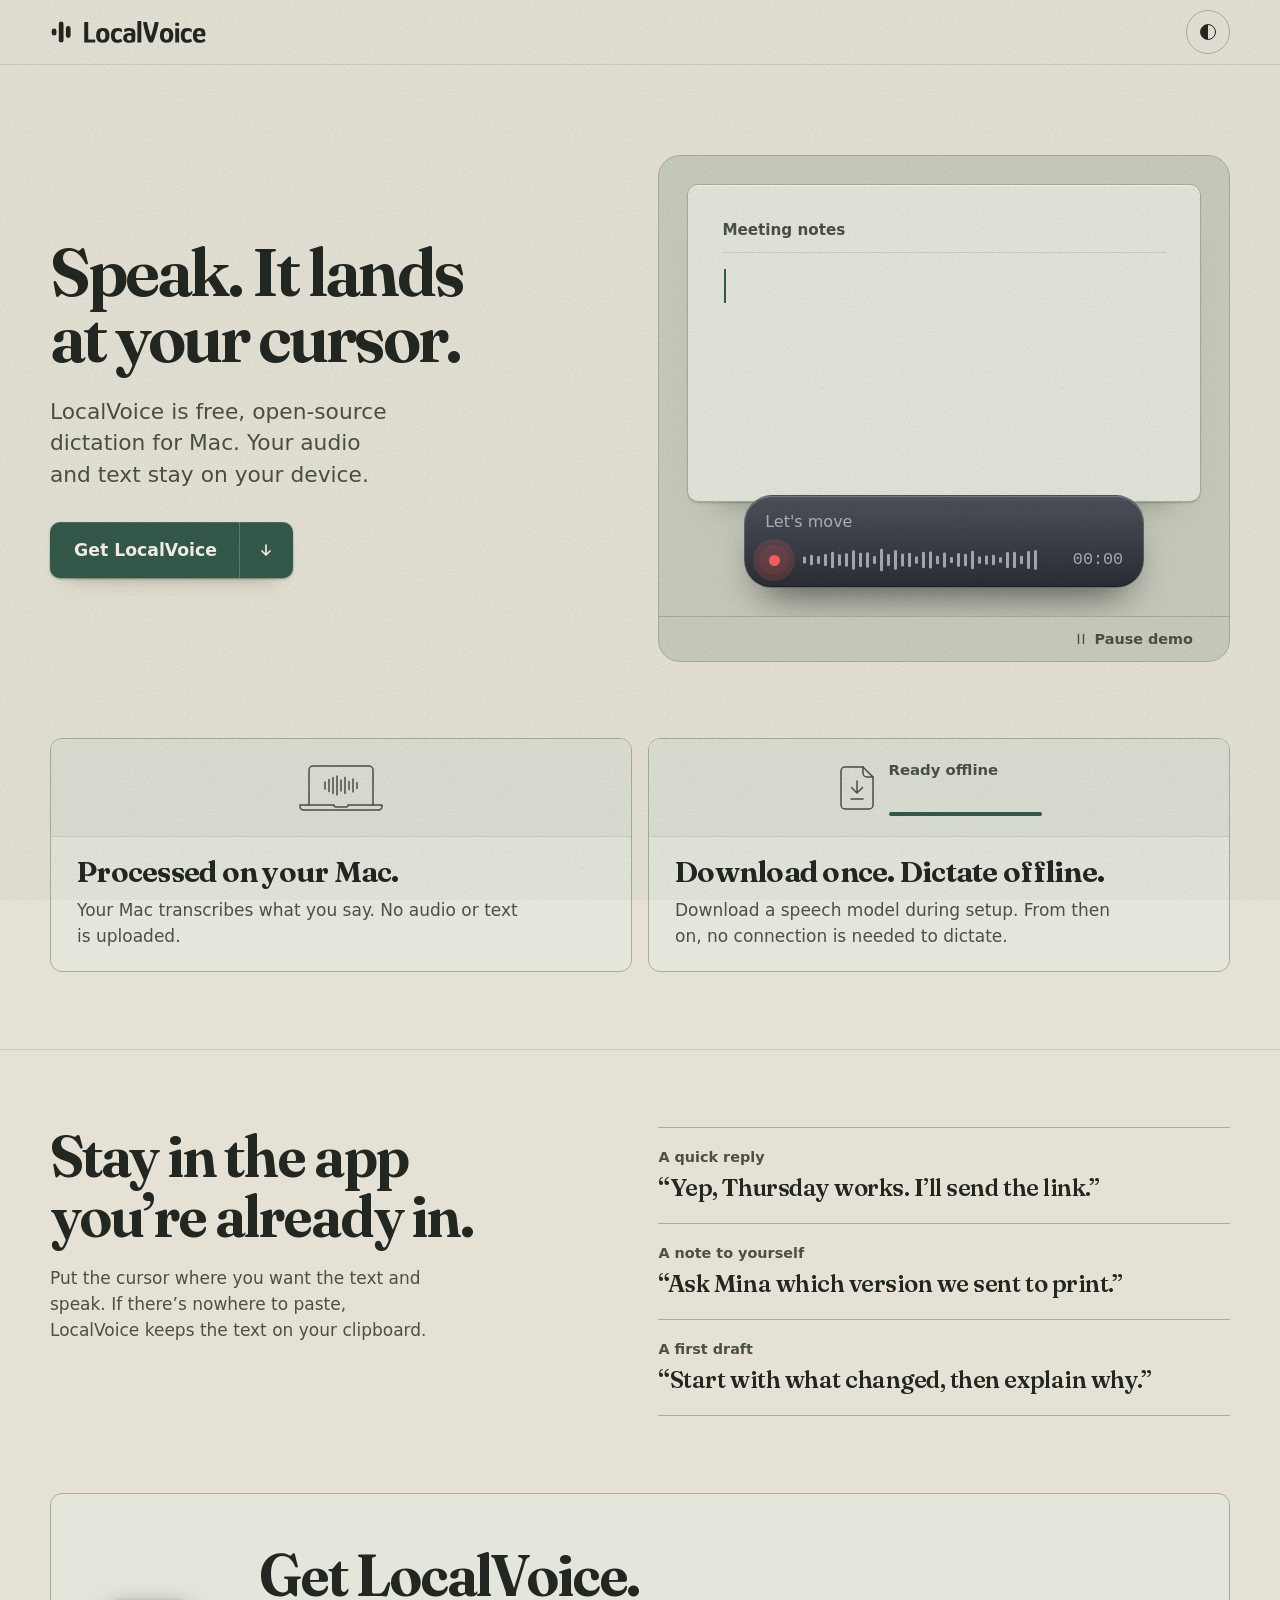
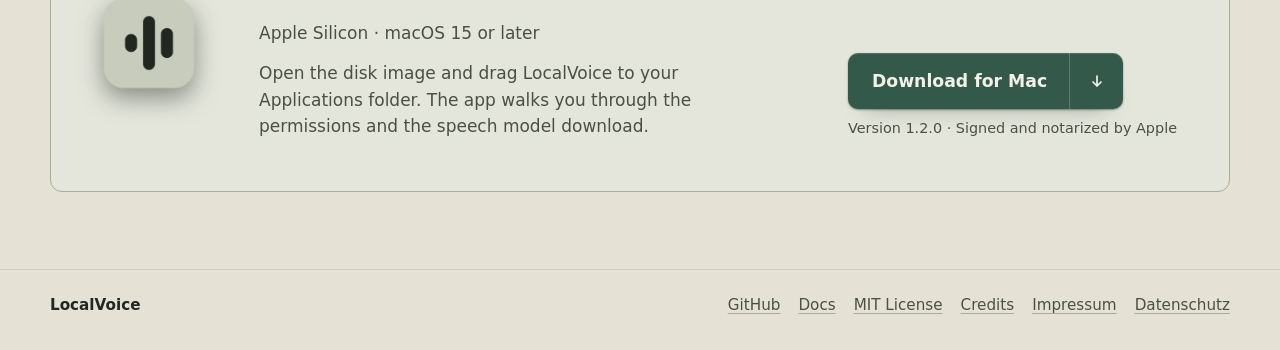
==== site/index.html @ 074ce529 "Add a privacy policy /datenschutz/ covers what the site and the app process (Art. 13 GDPR): Cloudfla" ====
<!doctype html>
<html lang="en">
<head>
  <meta charset="utf-8">
  <meta name="viewport" content="width=device-width, initial-scale=1">
  <title>LocalVoice - Local dictation for Mac</title>
  <meta name="description" content="LocalVoice is free, open-source dictation for Mac. Your audio and text stay on your device.">
  <meta name="color-scheme" content="light dark">
  <meta property="og:type" content="website">
  <meta property="og:site_name" content="LocalVoice">
  <meta property="og:title" content="LocalVoice - Local dictation for Mac">
  <meta property="og:description" content="LocalVoice is free, open-source dictation for Mac. Your audio and text stay on your device.">
  <meta property="og:image" content="assets/icon.png">
  <meta property="og:image:alt" content="LocalVoice app icon: three audio bars on a sage-green tile">
  <meta name="twitter:card" content="summary">
  <link rel="icon" type="image/png" href="assets/icon.png">
  <script src="js/theme-init.js"></script>
  <link rel="stylesheet" href="css/main.css">
  <script type="module" src="js/main.js"></script>
</head>
<body>
  <a class="skip" href="#main">Skip to content</a>
  <header class="site-header">
    <div class="wrap">
      <a class="brand" href="./" aria-label="LocalVoice home">
        LocalVoice
      </a>
      <button class="theme-toggle" type="button" aria-label="Dark mode" aria-pressed="false" hidden><span aria-hidden="true"></span></button>
    </div>
  </header>

  <main id="main">
    <section class="hero" aria-labelledby="hero-title">
      <div class="wrap hero-grid">
        <div class="hero-copy">
          <h1 id="hero-title">Speak. It lands <span>at your cursor.</span></h1>
          <p class="hero-intro">LocalVoice is free, open-source dictation for Mac. Your audio and text stay on your device.</p>
          <a class="primary-link hero-link" href="#get-localvoice">Get LocalVoice <span class="primary-link-arrow" aria-hidden="true"><svg viewBox="0 0 16 16" width="16" height="16" fill="none" focusable="false"><path d="M8 3v10m-4-4 4 4 4-4"/><path d="M8 3v10m-4-4 4 4 4-4" transform="translate(0 -56)"/></svg></span></a>
        </div>

        <div class="hero-demo">
          <figure class="stage" id="dictation-demo" data-state="rec" role="img" aria-label="A LocalVoice demo. Words appear in the recording pill as you speak, then the finished sentence lands at the text cursor.">
            <div class="stage-editor" aria-hidden="true">
              <p class="stage-note">Meeting notes</p>
              <p class="stage-text"><span class="landed"></span><span class="caret"></span></p>
            </div>
            <div class="slot" aria-hidden="true">
              <div class="pill pill-voice">
                <div class="transcript">Let's move the review to Thursday. <span class="guess">I'll bring the</span></div>
                <div class="chrome"><span class="dot"></span><span class="wave wave-live" data-bars="34" data-static></span><time>00:03</time></div>
              </div>
              <div class="pill pill-ok"><span class="check"></span><span class="two"><b>Text inserted</b><span class="lang">Detected EN</span></span></div>
            </div>
          </figure>
          <div class="demo-toolbar">
            <button class="demo-control" type="button" aria-controls="dictation-demo" hidden>
              <svg class="demo-icon demo-icon-play" viewBox="0 0 16 16" fill="none" aria-hidden="true"><path d="m6 3 7 5-7 5V3Z" stroke="currentColor" stroke-linejoin="round"/></svg>
              <svg class="demo-icon demo-icon-pause" viewBox="0 0 16 16" fill="none" aria-hidden="true"><path d="M5.5 3.5v9m5-9v9" stroke="currentColor" stroke-linecap="round"/></svg>
              <svg class="demo-icon demo-icon-skip" viewBox="0 0 16 16" fill="none" aria-hidden="true"><path d="m3 3 7 5-7 5V3Zm10 1v8" stroke="currentColor" stroke-linecap="round" stroke-linejoin="round"/></svg>
              <svg class="demo-icon demo-icon-replay" viewBox="0 0 16 16" fill="none" aria-hidden="true"><path d="M3.5 6a5 5 0 1 1 0 4m0-4V2m0 4h4" stroke="currentColor" stroke-linecap="round" stroke-linejoin="round"/></svg>
              <span class="demo-control-label">Play demo</span>
            </button>
          </div>
        </div>
      </div>
    </section>

    <section class="proof-strip" id="local-and-offline" aria-label="Local processing and offline use">
      <div class="wrap proof-grid">
        <article class="proof-card">
          <div class="proof-visual" aria-hidden="true">
            <svg class="proof-icon" viewBox="0 0 88 48" width="88" height="48" fill="none" focusable="false">
              <path d="M12 41V6a4 4 0 0 1 4-4h56a4 4 0 0 1 4 4v35"/>
              <path d="M3 41h34c0 1.1.9 2 2 2h10c1.1 0 2-.9 2-2h34v1.5a3.5 3.5 0 0 1-3.5 3.5h-75A3.5 3.5 0 0 1 3 42.5V41Z"/>
              <path d="M28 18v7M32 15.5v12M36 13.5v16M40 12v19M44 16v11M48 13.5v16M52 17.5v8M56 15v13M60 18.5v6"/>
            </svg>
          </div>
          <div class="proof-copy">
            <h2>Processed on your Mac.</h2>
            <p>Your Mac transcribes what you say. No audio or text is uploaded.</p>
          </div>
        </article>

        <article class="proof-card">
          <div class="proof-visual" aria-hidden="true">
            <div class="model-transfer">
              <svg class="proof-icon" viewBox="0 0 40 48" width="40" height="48" fill="none" focusable="false">
                <path d="M26 3H8a4 4 0 0 0-4 4v34a4 4 0 0 0 4 4h24a4 4 0 0 0 4-4V13L26 3Z"/>
                <path d="M26 3v6a4 4 0 0 0 4 4h6"/>
                <path d="M20 17v12m-5.5-5.5L20 29l5.5-5.5M14 35h12"/>
              </svg>
              <div class="model-transfer-progress">
                <div class="model-transfer-status">
                  <span class="model-loading">Downloading model</span>
                  <span class="model-ready">Ready offline</span>
                </div>
                <div class="model-transfer-track"></div>
              </div>
            </div>
          </div>
          <div class="proof-copy">
            <h2>Download once. Dictate offline.</h2>
            <p>Download a speech model during setup. From then on, no connection is needed to dictate.</p>
          </div>
        </article>
      </div>
    </section>

    <section class="use-cases" id="in-use" aria-labelledby="use-cases-title">
      <div class="wrap use-cases-inner">
        <div>
          <h2 id="use-cases-title">Stay in the app<br>you’re already in.</h2>
          <p>Put the cursor where you want the text and speak. If there’s nowhere to paste, LocalVoice keeps the text on your clipboard.</p>
        </div>
        <dl class="use-case-list">
          <div>
            <dt>A quick reply</dt>
            <dd>“Yep, Thursday works. I’ll send the link.”</dd>
          </div>
          <div>
            <dt>A note to yourself</dt>
            <dd>“Ask Mina which version we sent to print.”</dd>
          </div>
          <div>
            <dt>A first draft</dt>
            <dd>“Start with what changed, then explain why.”</dd>
          </div>
        </dl>
      </div>
    </section>

    <section class="get-localvoice" id="get-localvoice" aria-labelledby="get-title">
      <div class="wrap">
        <div class="get-panel">
          <img class="get-icon" src="assets/icon.png" width="512" height="512" alt="">
          <div>
            <h2 id="get-title">Get LocalVoice.</h2>
            <p>Apple Silicon · macOS 15 or later</p>
            <p>Open the disk image and drag LocalVoice to your Applications folder. The app walks you through the permissions and the speech model download.</p>
          </div>
          <div class="get-download">
            <a class="primary-link" href="https://github.com/Schereo/localvoice/releases/download/v1.2.0/LocalVoice-v1.2.0-arm64.dmg" aria-describedby="build-details">Download for Mac <span class="primary-link-arrow" aria-hidden="true"><svg viewBox="0 0 16 16" width="16" height="16" fill="none" focusable="false"><path d="M8 3v10m-4-4 4 4 4-4"/><path d="M8 3v10m-4-4 4 4 4-4" transform="translate(0 -56)"/></svg></span></a>
            <p id="build-details">Version 1.2.0 · Signed and notarized by Apple</p>
          </div>
        </div>
      </div>
    </section>
  </main>

  <footer class="site-footer">
    <div class="wrap footer-inner">
      <p class="footer-name">LocalVoice</p>
      <nav class="footer-links" aria-label="Project links">
        <a href="https://github.com/Schereo/localvoice">GitHub</a>
        <a href="https://github.com/Schereo/localvoice/blob/main/docs/setup.md">Docs</a>
        <a href="https://github.com/Schereo/localvoice/blob/main/LICENSE">MIT License</a>
        <a href="https://github.com/Schereo/localvoice/blob/main/NOTICE.md">Credits</a>
        <a href="impressum/" lang="de">Impressum</a>
        <a href="datenschutz/" lang="de">Datenschutz</a>
      </nav>
    </div>
  </footer>
</body>
</html>
---- site/css/main.css ----
@import "./fonts.css";
@import "./tokens.css";
@import "./themes.css";
@import "./base.css";
@import "./components/primary-link.css";
@import "./layout/header.css";
@import "./sections/hero.css";
@import "./sections/proofs.css";
@import "./sections/use-cases.css";
@import "./sections/get-localvoice.css";
@import "./sections/legal.css";
@import "./components/dictation-pill.css";
@import "./layout/footer.css";
@import "./preferences.css";
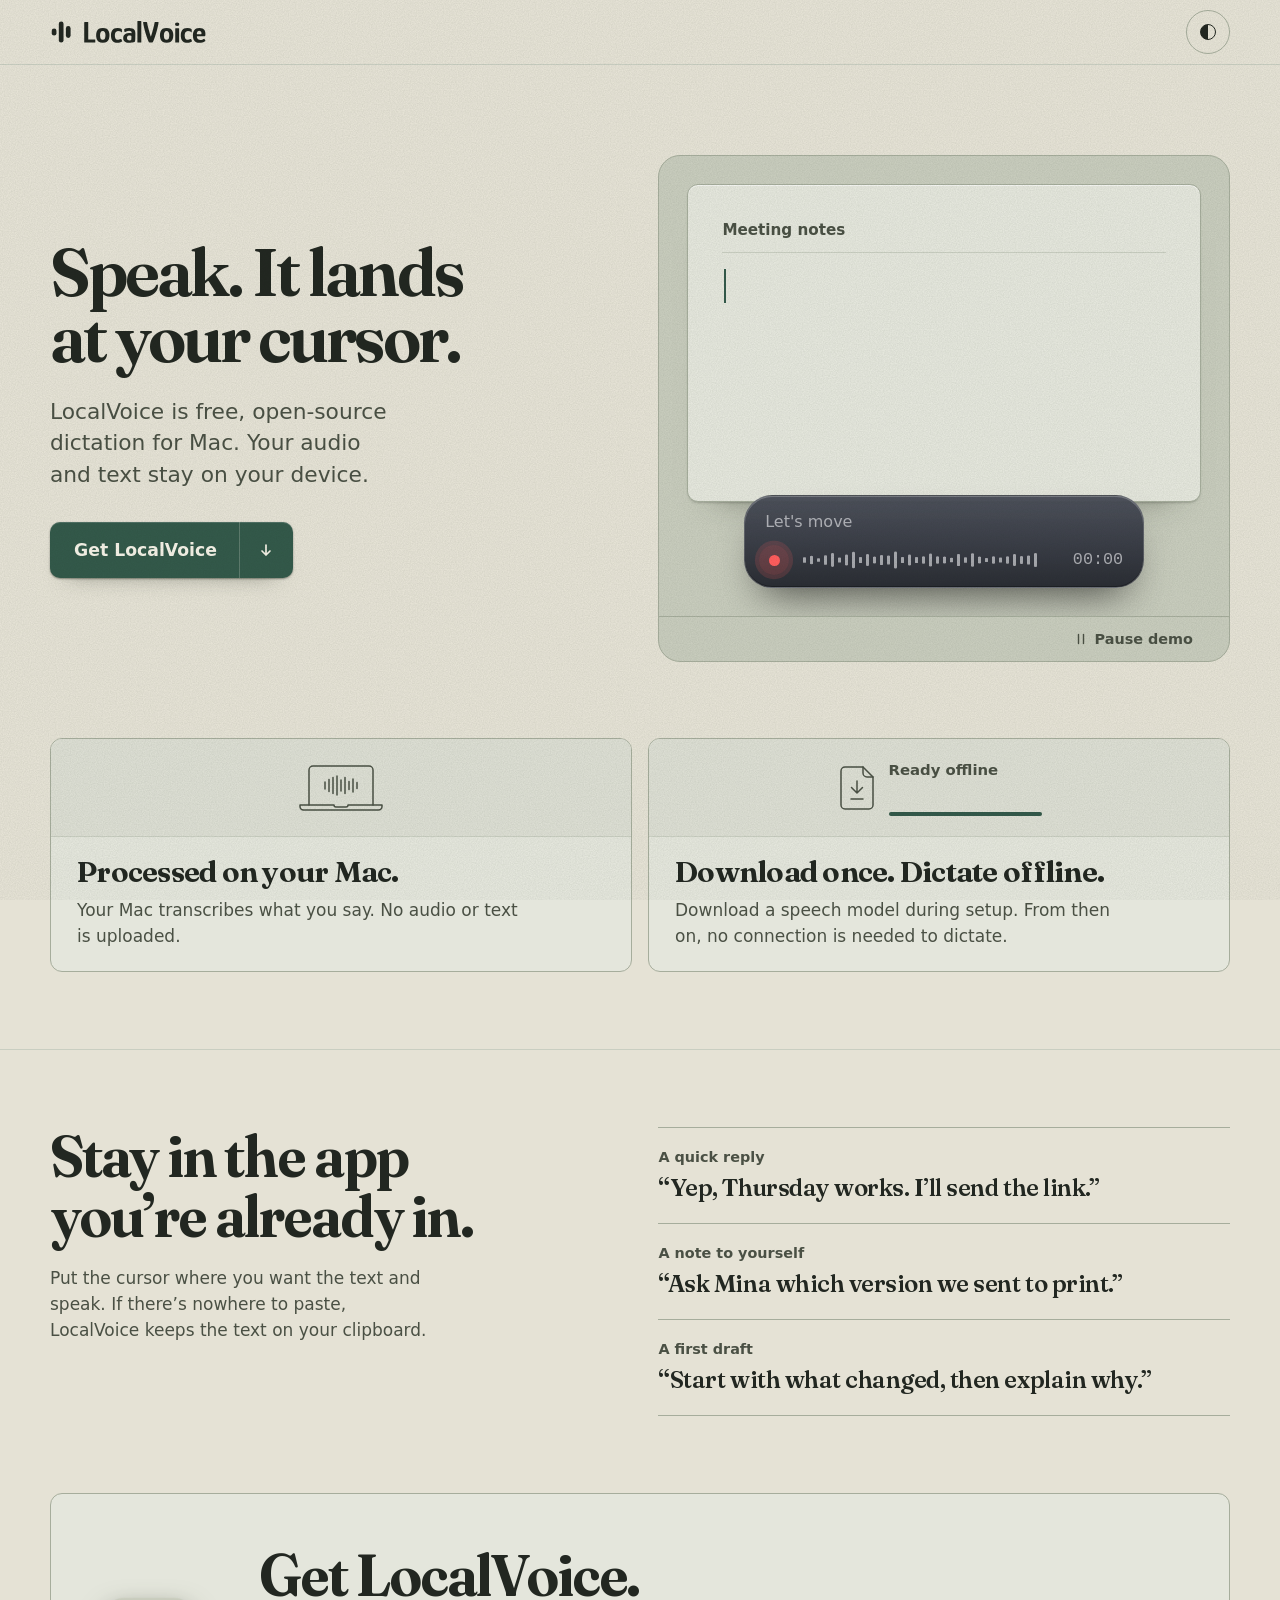
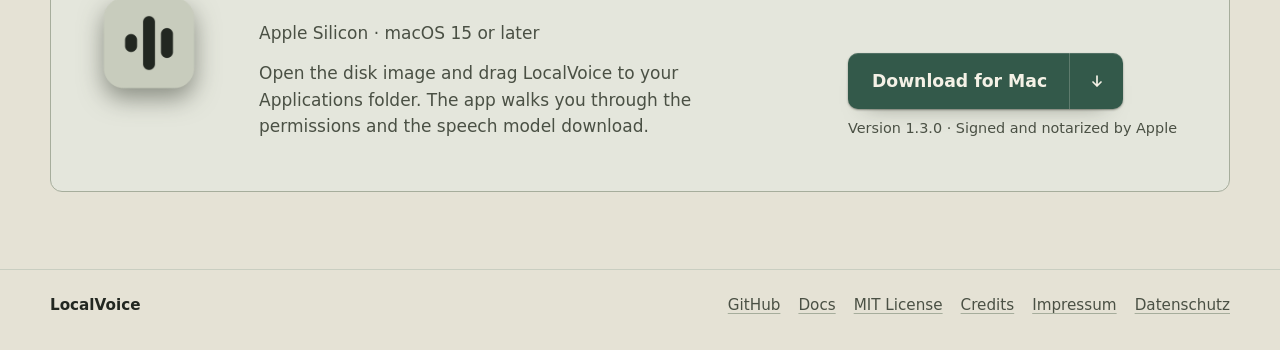
==== commit 0479c193: "Point the download at the 1.3.0 release The first signed, notarized release is 1.3.0 (CHANGELOG.md a" ====
--- a/site/index.html
+++ b/site/index.html
@@ -139,8 +139,8 @@
             <p>Open the disk image and drag LocalVoice to your Applications folder. The app walks you through the permissions and the speech model download.</p>
           </div>
           <div class="get-download">
-            <a class="primary-link" href="https://github.com/Schereo/localvoice/releases/download/v1.2.0/LocalVoice-v1.2.0-arm64.dmg" aria-describedby="build-details">Download for Mac <span class="primary-link-arrow" aria-hidden="true"><svg viewBox="0 0 16 16" width="16" height="16" fill="none" focusable="false"><path d="M8 3v10m-4-4 4 4 4-4"/><path d="M8 3v10m-4-4 4 4 4-4" transform="translate(0 -56)"/></svg></span></a>
-            <p id="build-details">Version 1.2.0 · Signed and notarized by Apple</p>
+            <a class="primary-link" href="https://github.com/Schereo/localvoice/releases/download/v1.3.0/LocalVoice-v1.3.0-arm64.dmg" aria-describedby="build-details">Download for Mac <span class="primary-link-arrow" aria-hidden="true"><svg viewBox="0 0 16 16" width="16" height="16" fill="none" focusable="false"><path d="M8 3v10m-4-4 4 4 4-4"/><path d="M8 3v10m-4-4 4 4 4-4" transform="translate(0 -56)"/></svg></span></a>
+            <p id="build-details">Version 1.3.0 · Signed and notarized by Apple</p>
           </div>
         </div>
       </div>
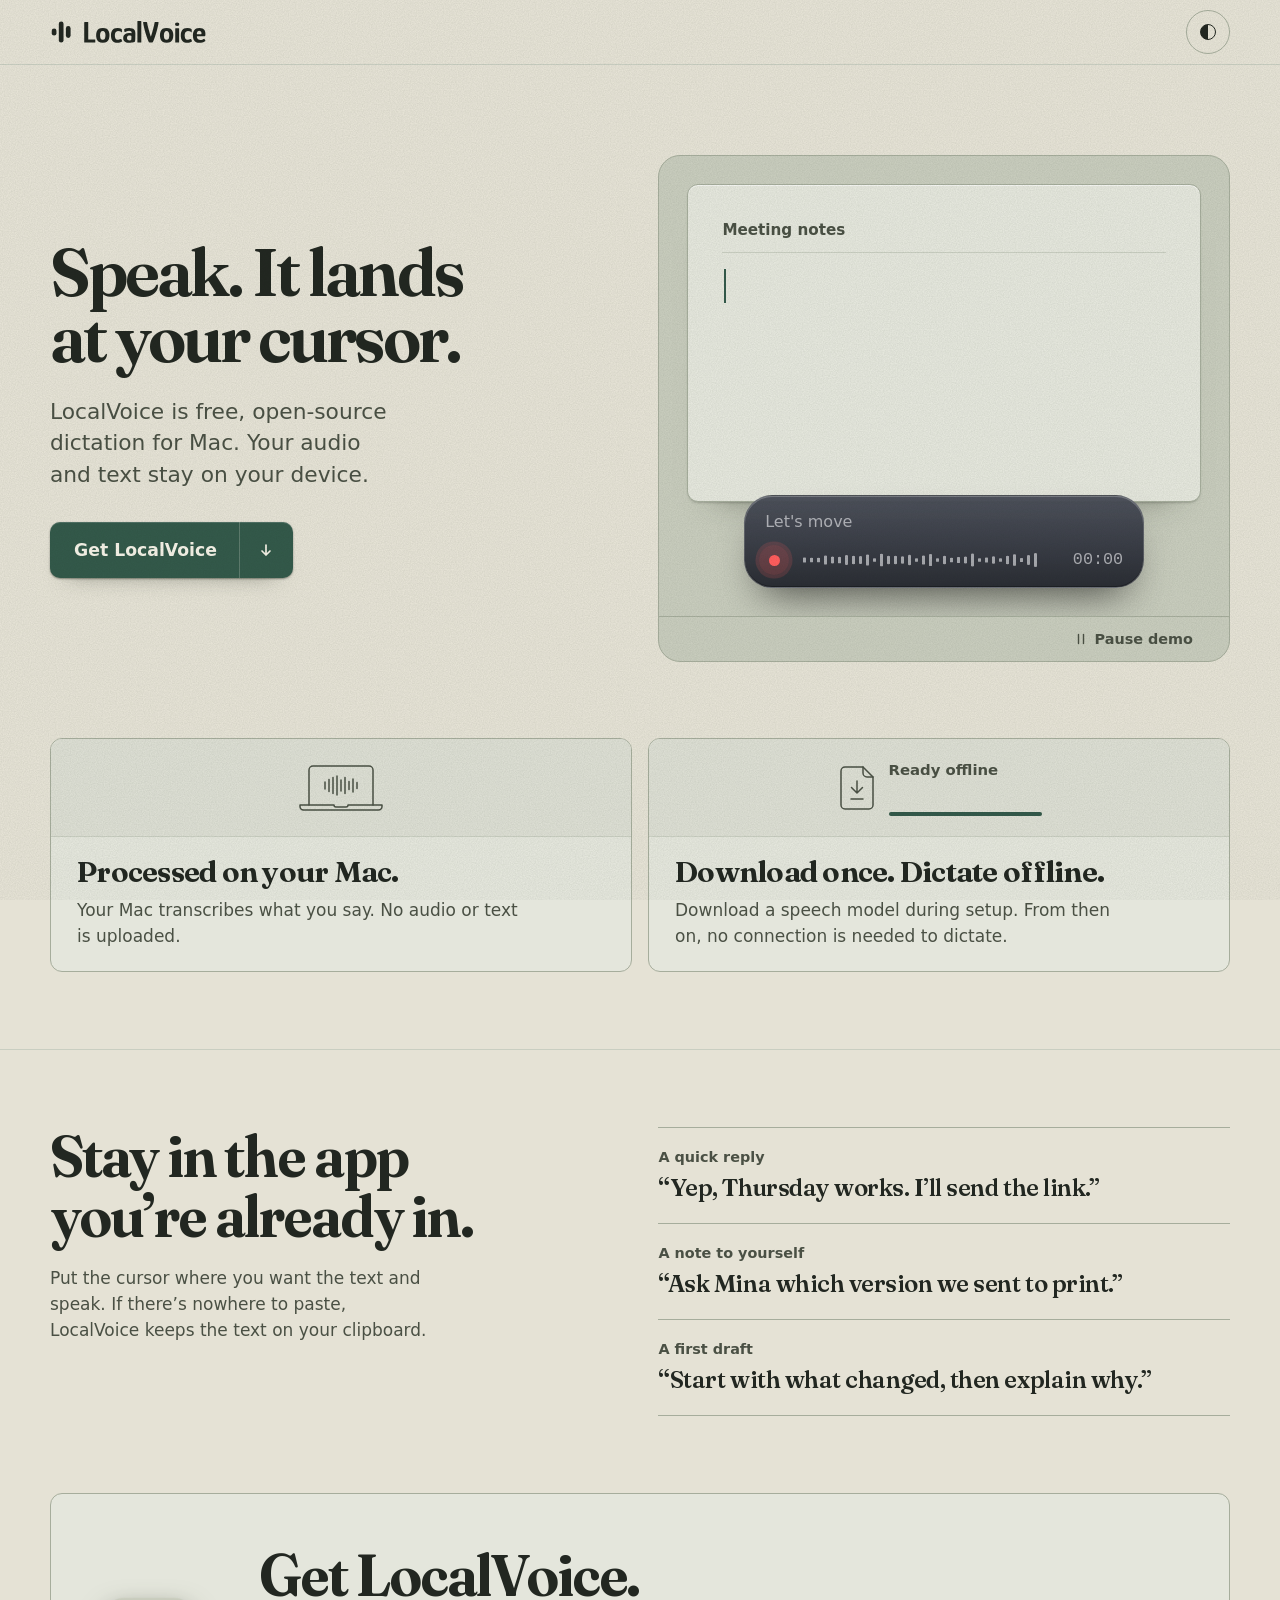
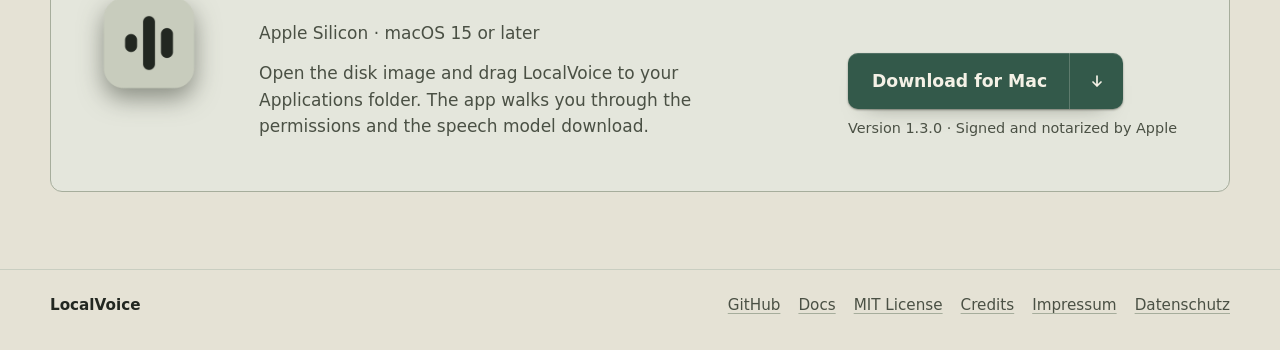
==== commit aa625db6: "Stop the website from flashing on load A reload showed several jumps in a row before the page settle" ====
--- a/site/index.html
+++ b/site/index.html
@@ -15,6 +15,9 @@
   <meta name="twitter:card" content="summary">
   <link rel="icon" type="image/png" href="assets/icon.png">
   <script src="js/theme-init.js"></script>
+  <link rel="preload" href="assets/fonts/fraunces-latin.woff2" as="font" type="font/woff2" crossorigin>
+  <link rel="preload" href="assets/fonts/alpino-variable.woff2" as="font" type="font/woff2" crossorigin>
+  <link rel="preload" href="assets/wordmark.svg" as="image" type="image/svg+xml" crossorigin>
   <link rel="stylesheet" href="css/main.css">
   <script type="module" src="js/main.js"></script>
 </head>
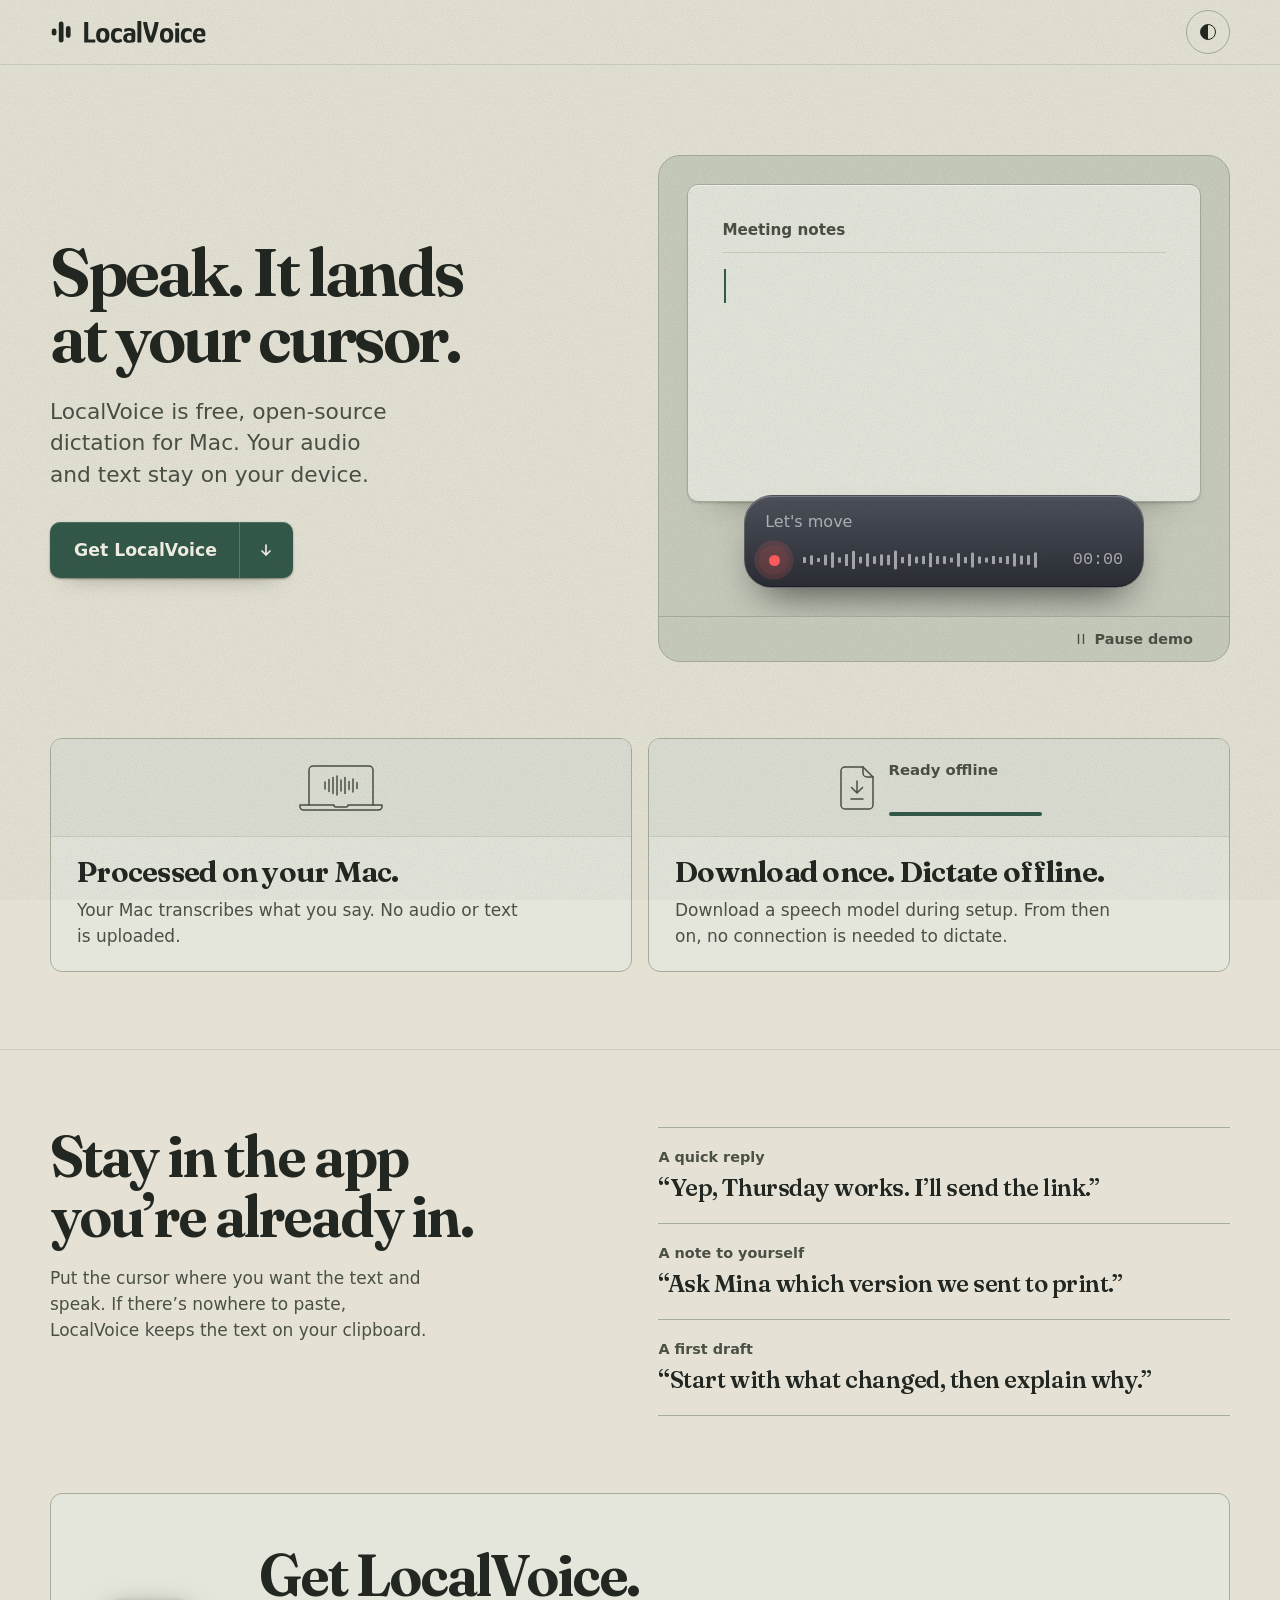
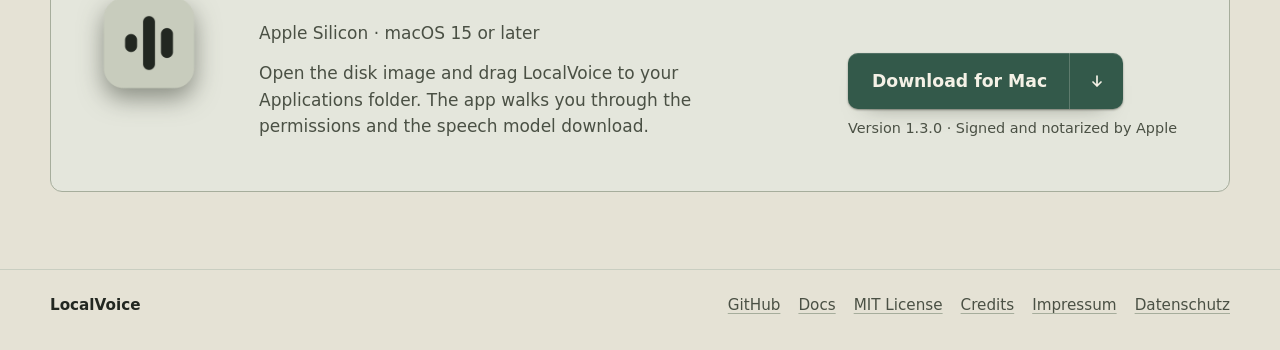
==== commit c23c7513: "Point the website's download at the latest release automatically Every release needed a hand-made si" ====
--- a/site/index.html
+++ b/site/index.html
@@ -143,7 +143,7 @@
           </div>
           <div class="get-download">
             <a class="primary-link" href="https://github.com/Schereo/localvoice/releases/download/v1.3.0/LocalVoice-v1.3.0-arm64.dmg" aria-describedby="build-details">Download for Mac <span class="primary-link-arrow" aria-hidden="true"><svg viewBox="0 0 16 16" width="16" height="16" fill="none" focusable="false"><path d="M8 3v10m-4-4 4 4 4-4"/><path d="M8 3v10m-4-4 4 4 4-4" transform="translate(0 -56)"/></svg></span></a>
-            <p id="build-details">Version 1.3.0 · Signed and notarized by Apple</p>
+            <p id="build-details">Version <span data-release-version>1.3.0</span> · Signed and notarized by Apple</p>
           </div>
         </div>
       </div>
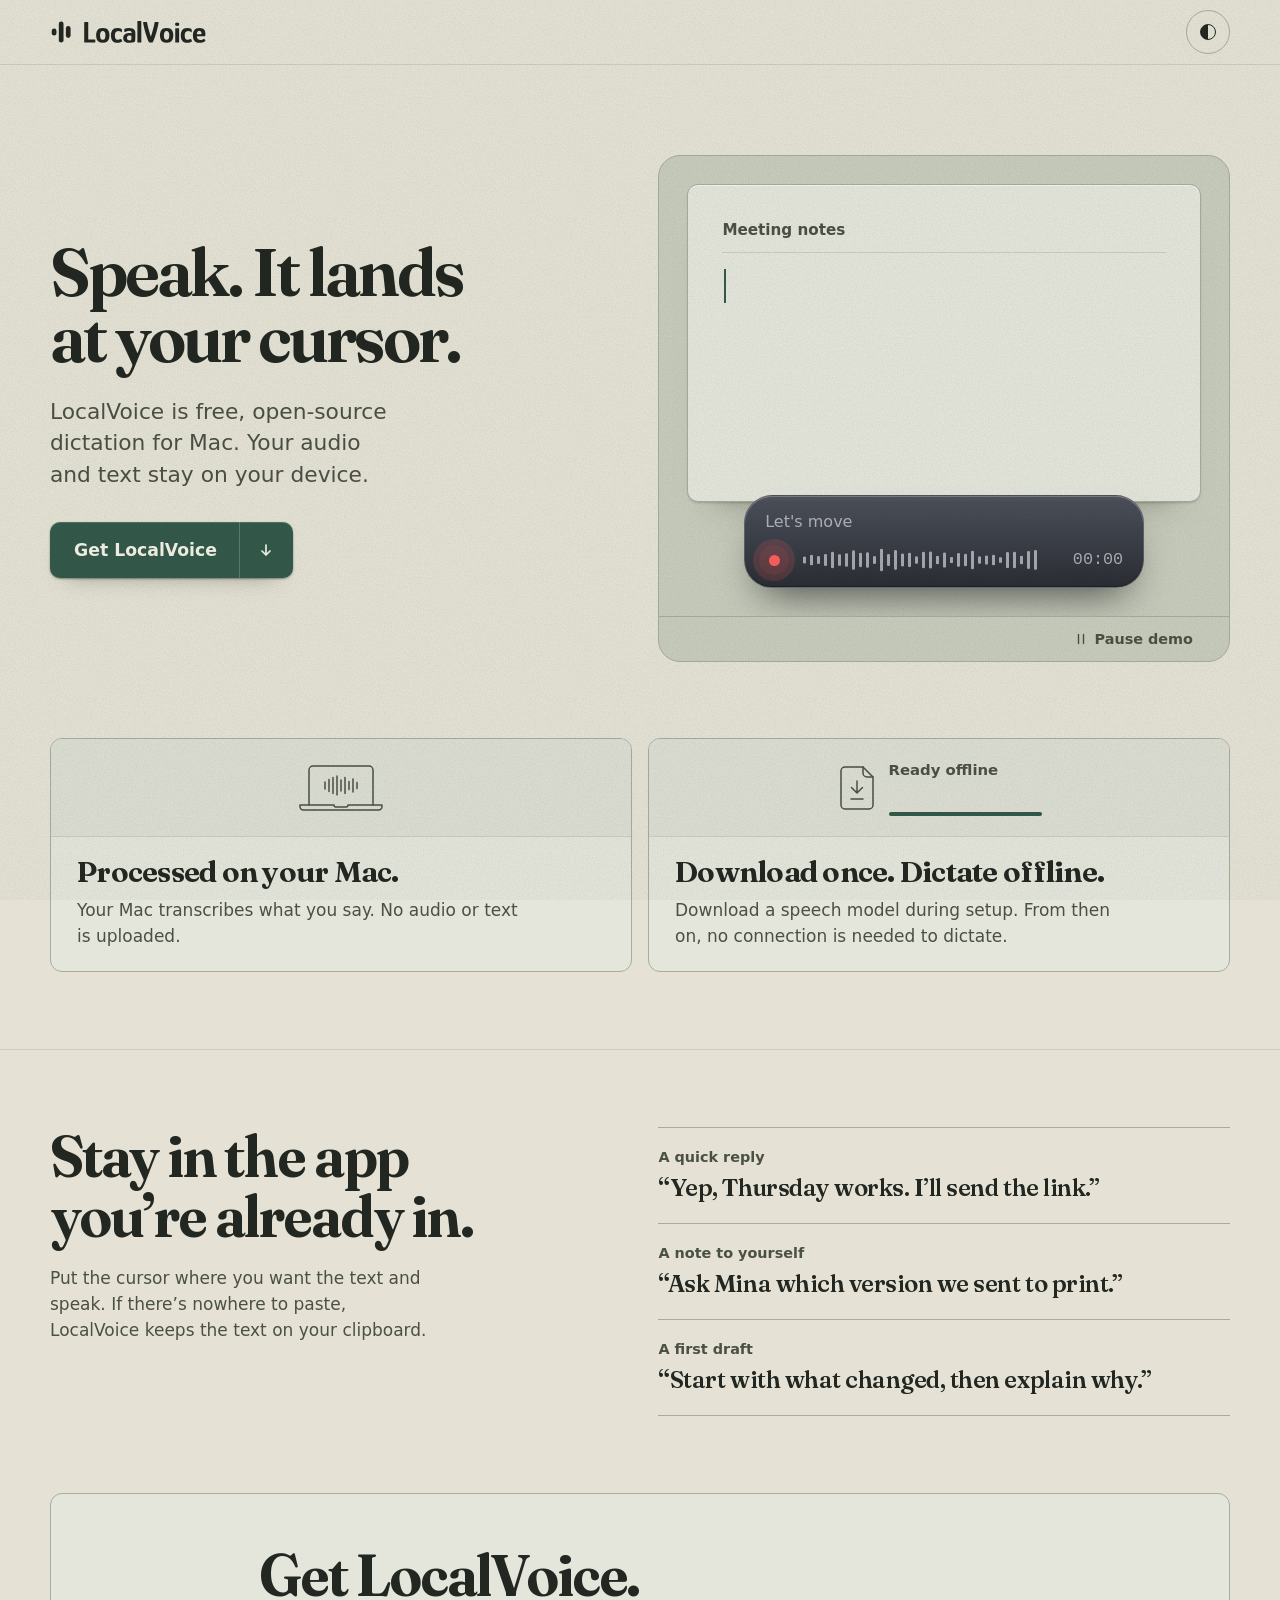
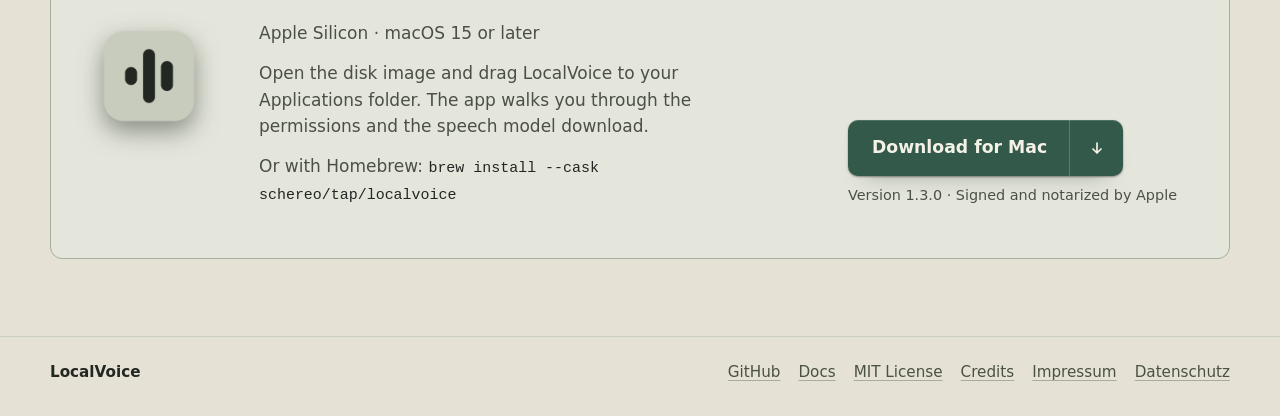
==== commit a0a1bed8: "Install LocalVoice with Homebrew Add `brew install --cask schereo/tap/localvoice`. The cask lives in" ====
--- a/site/index.html
+++ b/site/index.html
@@ -140,6 +140,7 @@
             <h2 id="get-title">Get LocalVoice.</h2>
             <p>Apple Silicon · macOS 15 or later</p>
             <p>Open the disk image and drag LocalVoice to your Applications folder. The app walks you through the permissions and the speech model download.</p>
+            <p>Or with Homebrew: <code>brew install --cask schereo/tap/localvoice</code></p>
           </div>
           <div class="get-download">
             <a class="primary-link" href="https://github.com/Schereo/localvoice/releases/download/v1.3.0/LocalVoice-v1.3.0-arm64.dmg" aria-describedby="build-details">Download for Mac <span class="primary-link-arrow" aria-hidden="true"><svg viewBox="0 0 16 16" width="16" height="16" fill="none" focusable="false"><path d="M8 3v10m-4-4 4 4 4-4"/><path d="M8 3v10m-4-4 4 4 4-4" transform="translate(0 -56)"/></svg></span></a>
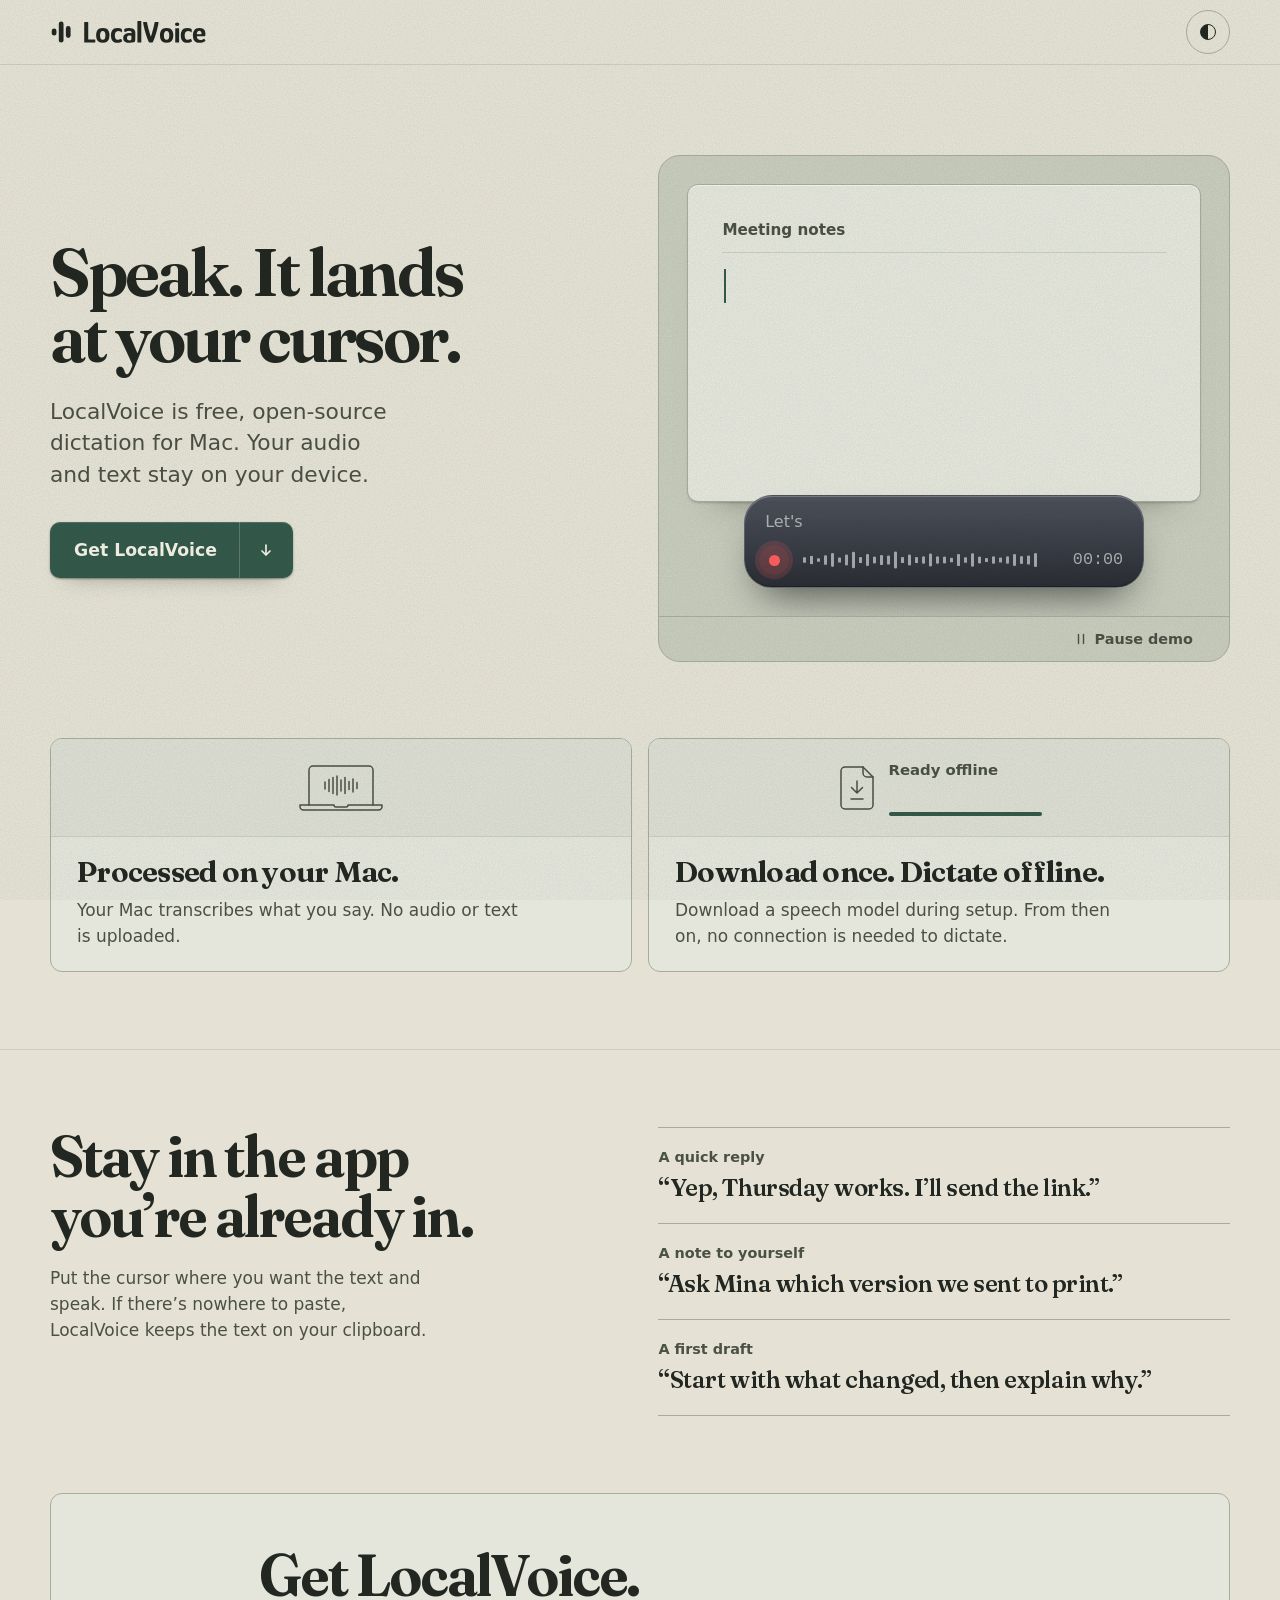
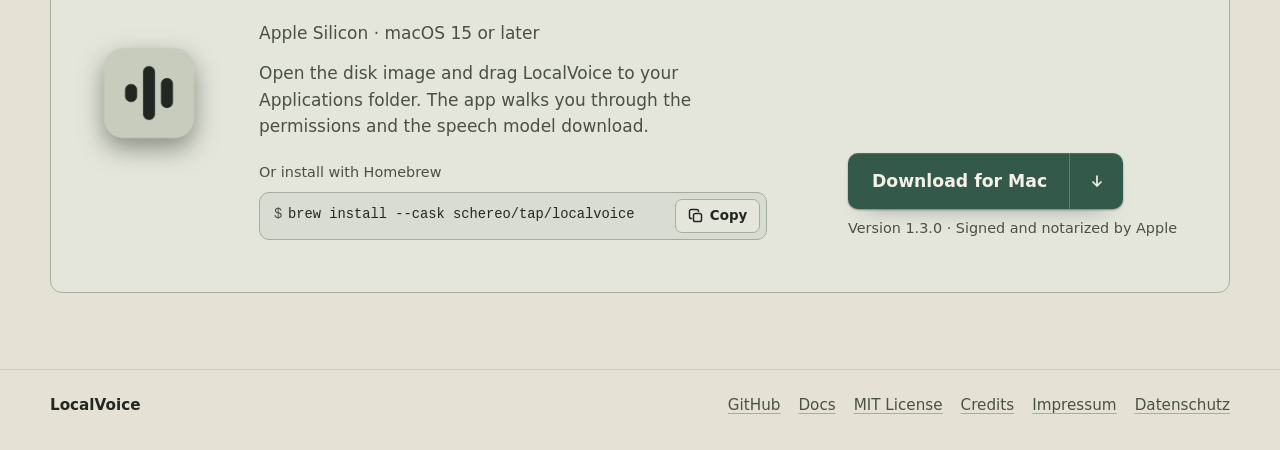
==== commit 78f6d72d: "Give the website's Homebrew command its own copy box The command sat inline at the end of a paragrap" ====
--- a/site/index.html
+++ b/site/index.html
@@ -140,7 +140,17 @@
             <h2 id="get-title">Get LocalVoice.</h2>
             <p>Apple Silicon · macOS 15 or later</p>
             <p>Open the disk image and drag LocalVoice to your Applications folder. The app walks you through the permissions and the speech model download.</p>
-            <p>Or with Homebrew: <code>brew install --cask schereo/tap/localvoice</code></p>
+            <div class="brew">
+              <p class="brew-label" id="brew-label">Or install with Homebrew</p>
+              <div class="brew-box">
+                <code id="brew-command" aria-labelledby="brew-label"><span class="brew-prompt" aria-hidden="true">$</span>brew install --cask schereo/tap/localvoice</code>
+                <button class="brew-copy" type="button" data-copy-target="brew-command" aria-label="Copy Homebrew command">
+                  <svg class="brew-icon-copy" viewBox="0 0 16 16" width="16" height="16" fill="none" aria-hidden="true" focusable="false"><rect x="5.5" y="5.5" width="8" height="8" rx="1.8"/><path d="M10.5 3.6V3.3A1.8 1.8 0 0 0 8.7 1.5H3.3a1.8 1.8 0 0 0-1.8 1.8v5.4a1.8 1.8 0 0 0 1.8 1.8h.3"/></svg>
+                  <svg class="brew-icon-done" viewBox="0 0 16 16" width="16" height="16" fill="none" aria-hidden="true" focusable="false"><path d="m3 8.5 3.2 3L13 4.5"/></svg>
+                  <span class="brew-copy-text" aria-live="polite">Copy</span>
+                </button>
+              </div>
+            </div>
           </div>
           <div class="get-download">
             <a class="primary-link" href="https://github.com/Schereo/localvoice/releases/download/v1.3.0/LocalVoice-v1.3.0-arm64.dmg" aria-describedby="build-details">Download for Mac <span class="primary-link-arrow" aria-hidden="true"><svg viewBox="0 0 16 16" width="16" height="16" fill="none" focusable="false"><path d="M8 3v10m-4-4 4 4 4-4"/><path d="M8 3v10m-4-4 4 4 4-4" transform="translate(0 -56)"/></svg></span></a>
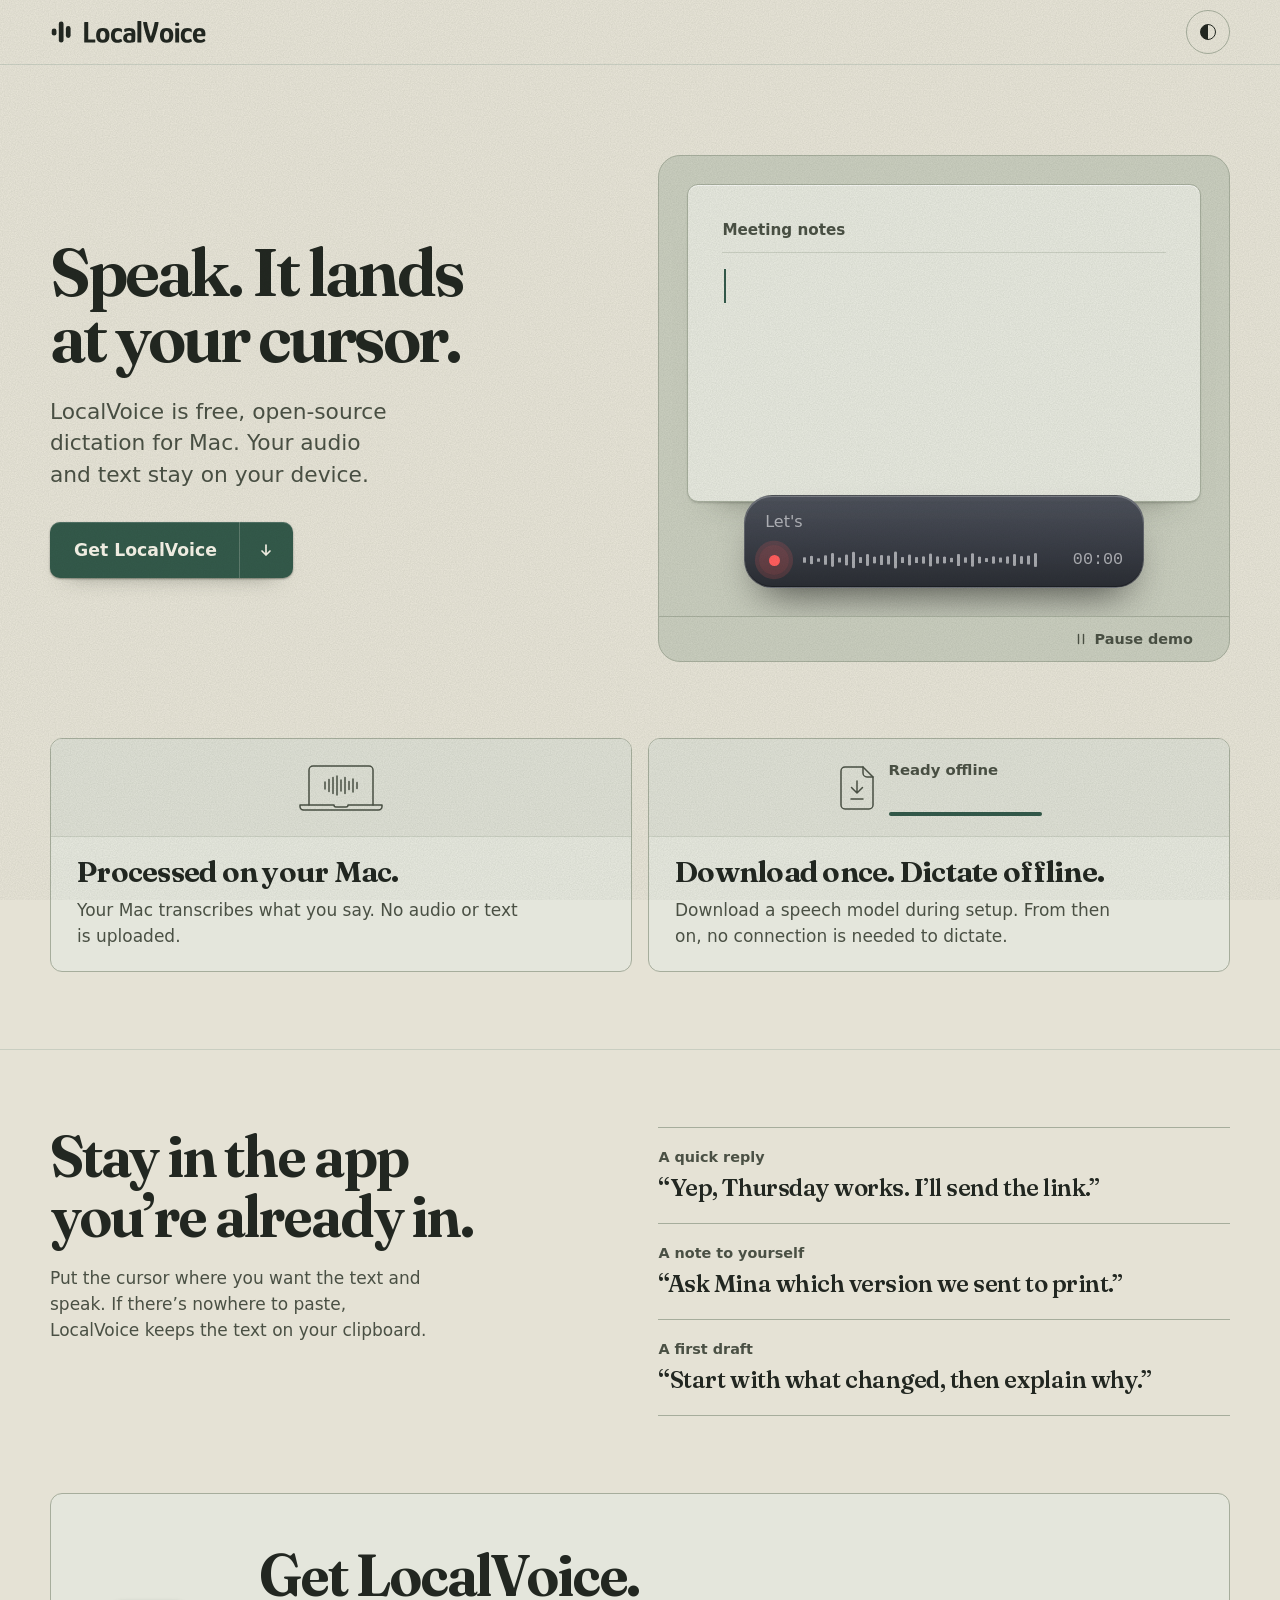
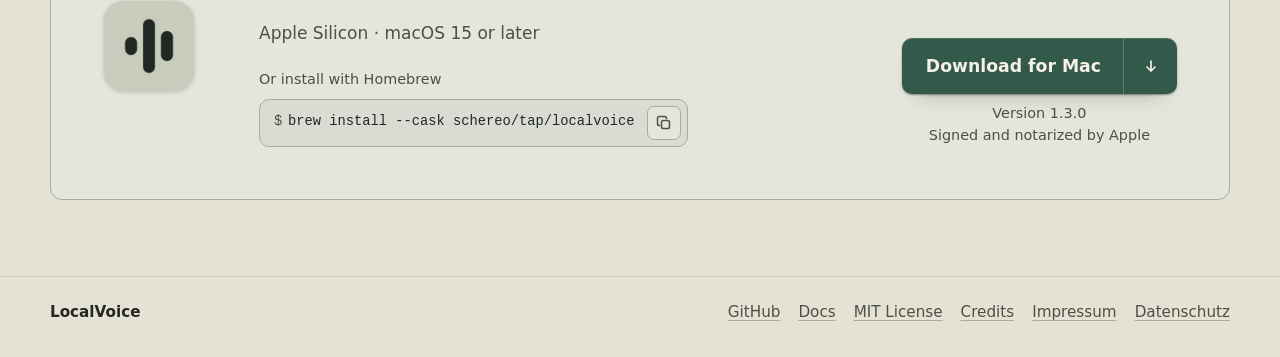
==== commit d02f79a2: "Trim the download panel: icon-only copy button, softer icon shadow, no install prose The copy button" ====
--- a/site/index.html
+++ b/site/index.html
@@ -139,7 +139,6 @@
           <div>
             <h2 id="get-title">Get LocalVoice.</h2>
             <p>Apple Silicon · macOS 15 or later</p>
-            <p>Open the disk image and drag LocalVoice to your Applications folder. The app walks you through the permissions and the speech model download.</p>
             <div class="brew">
               <p class="brew-label" id="brew-label">Or install with Homebrew</p>
               <div class="brew-box">
@@ -147,14 +146,13 @@
                 <button class="brew-copy" type="button" data-copy-target="brew-command" aria-label="Copy Homebrew command">
                   <svg class="brew-icon-copy" viewBox="0 0 16 16" width="16" height="16" fill="none" aria-hidden="true" focusable="false"><rect x="5.5" y="5.5" width="8" height="8" rx="1.8"/><path d="M10.5 3.6V3.3A1.8 1.8 0 0 0 8.7 1.5H3.3a1.8 1.8 0 0 0-1.8 1.8v5.4a1.8 1.8 0 0 0 1.8 1.8h.3"/></svg>
                   <svg class="brew-icon-done" viewBox="0 0 16 16" width="16" height="16" fill="none" aria-hidden="true" focusable="false"><path d="m3 8.5 3.2 3L13 4.5"/></svg>
-                  <span class="brew-copy-text" aria-live="polite">Copy</span>
                 </button>
               </div>
             </div>
           </div>
           <div class="get-download">
             <a class="primary-link" href="https://github.com/Schereo/localvoice/releases/download/v1.3.0/LocalVoice-v1.3.0-arm64.dmg" aria-describedby="build-details">Download for Mac <span class="primary-link-arrow" aria-hidden="true"><svg viewBox="0 0 16 16" width="16" height="16" fill="none" focusable="false"><path d="M8 3v10m-4-4 4 4 4-4"/><path d="M8 3v10m-4-4 4 4 4-4" transform="translate(0 -56)"/></svg></span></a>
-            <p id="build-details">Version <span data-release-version>1.3.0</span> · Signed and notarized by Apple</p>
+            <p id="build-details">Version <span data-release-version>1.3.0</span><br>Signed and notarized by Apple</p>
           </div>
         </div>
       </div>
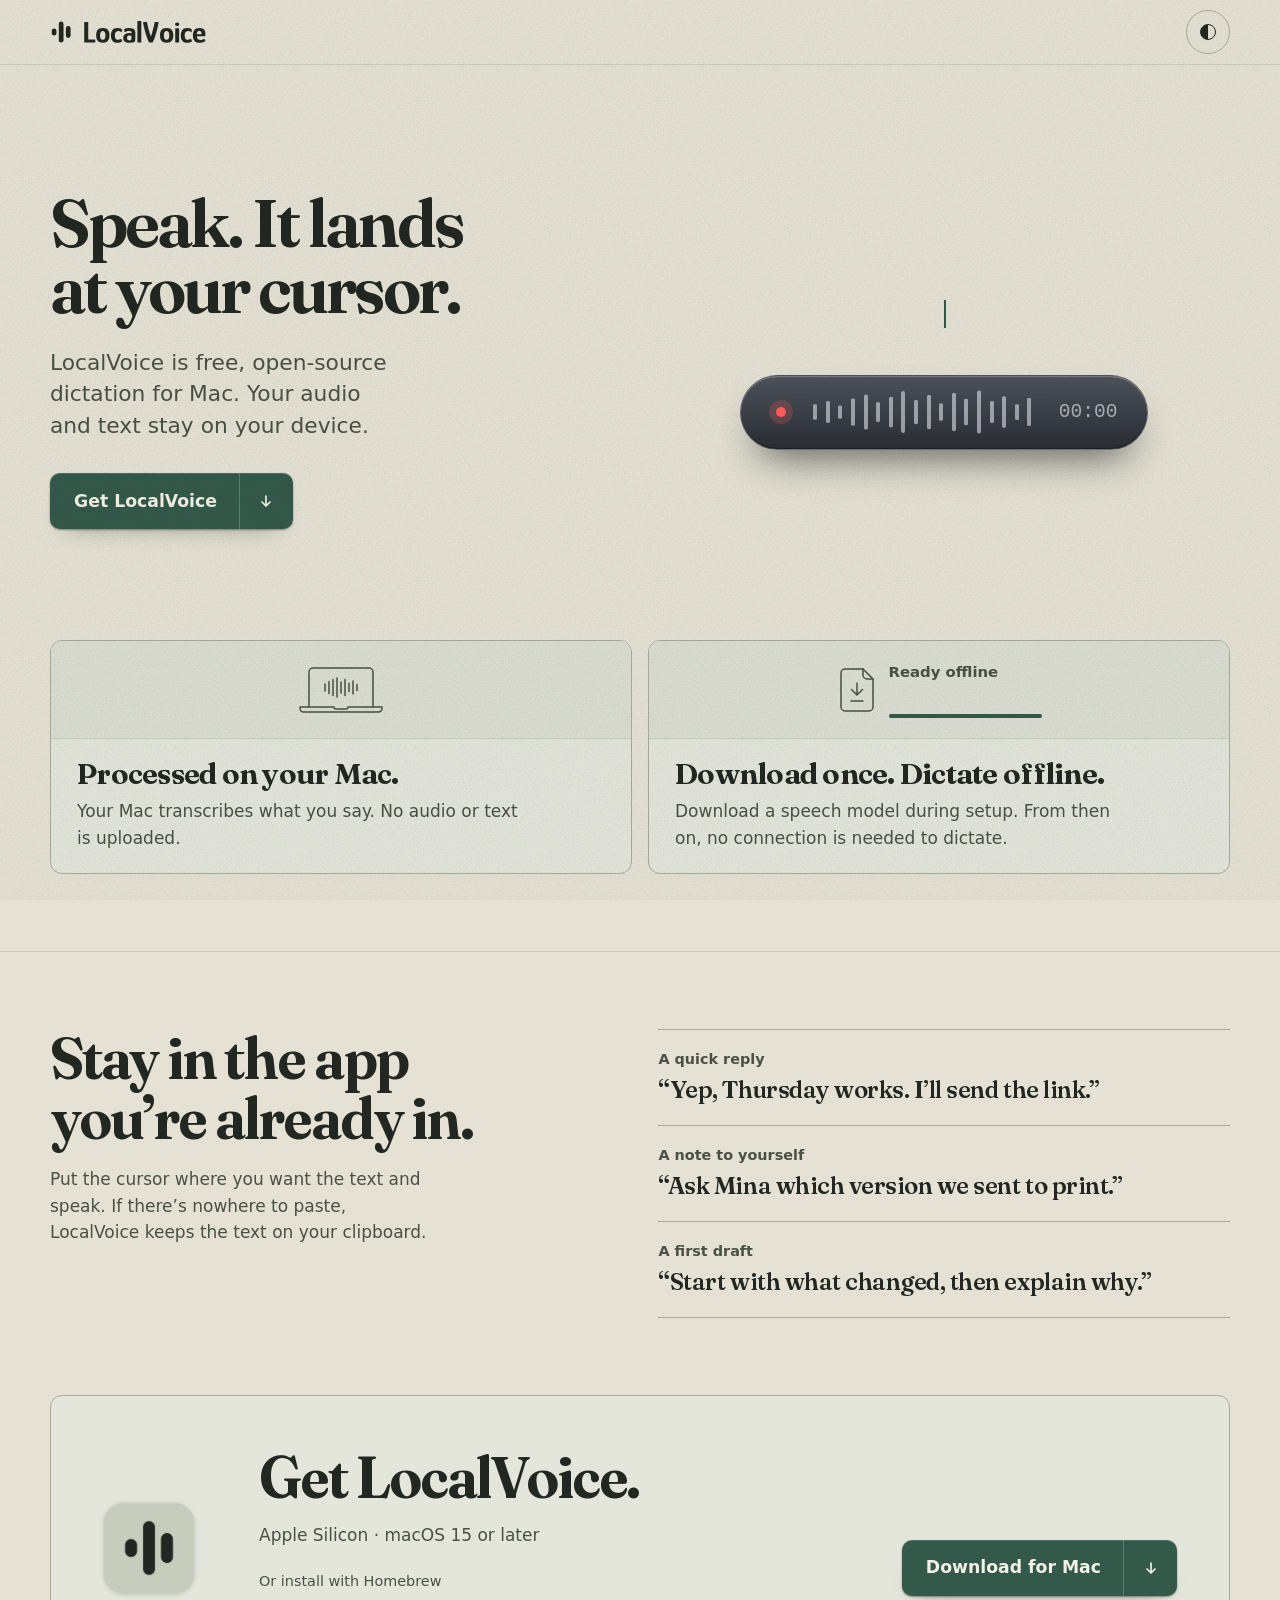
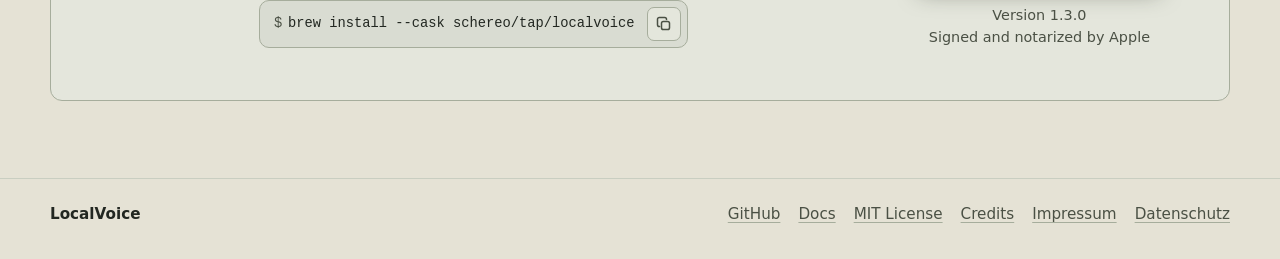
==== commit bc0acfbe: "Make the website demo the pill itself; refresh the README screenshot The hero no longer mocks an edi" ====
--- a/site/index.html
+++ b/site/index.html
@@ -42,28 +42,16 @@
         </div>
 
         <div class="hero-demo">
-          <figure class="stage" id="dictation-demo" data-state="rec" role="img" aria-label="A LocalVoice demo. Words appear in the recording pill as you speak, then the finished sentence lands at the text cursor.">
-            <div class="stage-editor" aria-hidden="true">
-              <p class="stage-note">Meeting notes</p>
-              <p class="stage-text"><span class="landed"></span><span class="caret"></span></p>
-            </div>
-            <div class="slot" aria-hidden="true">
-              <div class="pill pill-voice">
-                <div class="transcript">Let's move the review to Thursday. <span class="guess">I'll bring the</span></div>
-                <div class="chrome"><span class="dot"></span><span class="wave wave-live" data-bars="34" data-static></span><time>00:03</time></div>
-              </div>
-              <div class="pill pill-ok"><span class="check"></span><span class="two"><b>Text inserted</b><span class="lang">Detected EN</span></span></div>
+          <figure class="pill-stage" id="dictation-demo" role="img" aria-label="A LocalVoice demo. Press the hotkey and a circle appears, which grows into the recording pill while you speak. When you stop, it folds back into a circle while the text is transcribed, confirms with a green check, and the text appears at the cursor.">
+            <p class="lv-text" aria-hidden="true"><span class="lv-line"><span class="lv-first">Let’s move the review to Thursday.</span><span class="lv-second"> I’ll bring the numbers.</span><span class="lv-caret"></span></span></p>
+            <div class="lv" aria-hidden="true">
+              <div class="lv-rec"><span class="lv-dot"></span><span class="wave lv-wave" data-bars="18"></span><time>00:00</time></div>
+              <svg class="lv-mark" viewBox="-22 -22 44 44" focusable="false">
+                <circle class="lv-arc" r="12.5"/>
+                <path class="lv-check" d="M-6.6 0 L-1.9 4.6 L7 -5.6"/>
+              </svg>
             </div>
           </figure>
-          <div class="demo-toolbar">
-            <button class="demo-control" type="button" aria-controls="dictation-demo" hidden>
-              <svg class="demo-icon demo-icon-play" viewBox="0 0 16 16" fill="none" aria-hidden="true"><path d="m6 3 7 5-7 5V3Z" stroke="currentColor" stroke-linejoin="round"/></svg>
-              <svg class="demo-icon demo-icon-pause" viewBox="0 0 16 16" fill="none" aria-hidden="true"><path d="M5.5 3.5v9m5-9v9" stroke="currentColor" stroke-linecap="round"/></svg>
-              <svg class="demo-icon demo-icon-skip" viewBox="0 0 16 16" fill="none" aria-hidden="true"><path d="m3 3 7 5-7 5V3Zm10 1v8" stroke="currentColor" stroke-linecap="round" stroke-linejoin="round"/></svg>
-              <svg class="demo-icon demo-icon-replay" viewBox="0 0 16 16" fill="none" aria-hidden="true"><path d="M3.5 6a5 5 0 1 1 0 4m0-4V2m0 4h4" stroke="currentColor" stroke-linecap="round" stroke-linejoin="round"/></svg>
-              <span class="demo-control-label">Play demo</span>
-            </button>
-          </div>
         </div>
       </div>
     </section>
